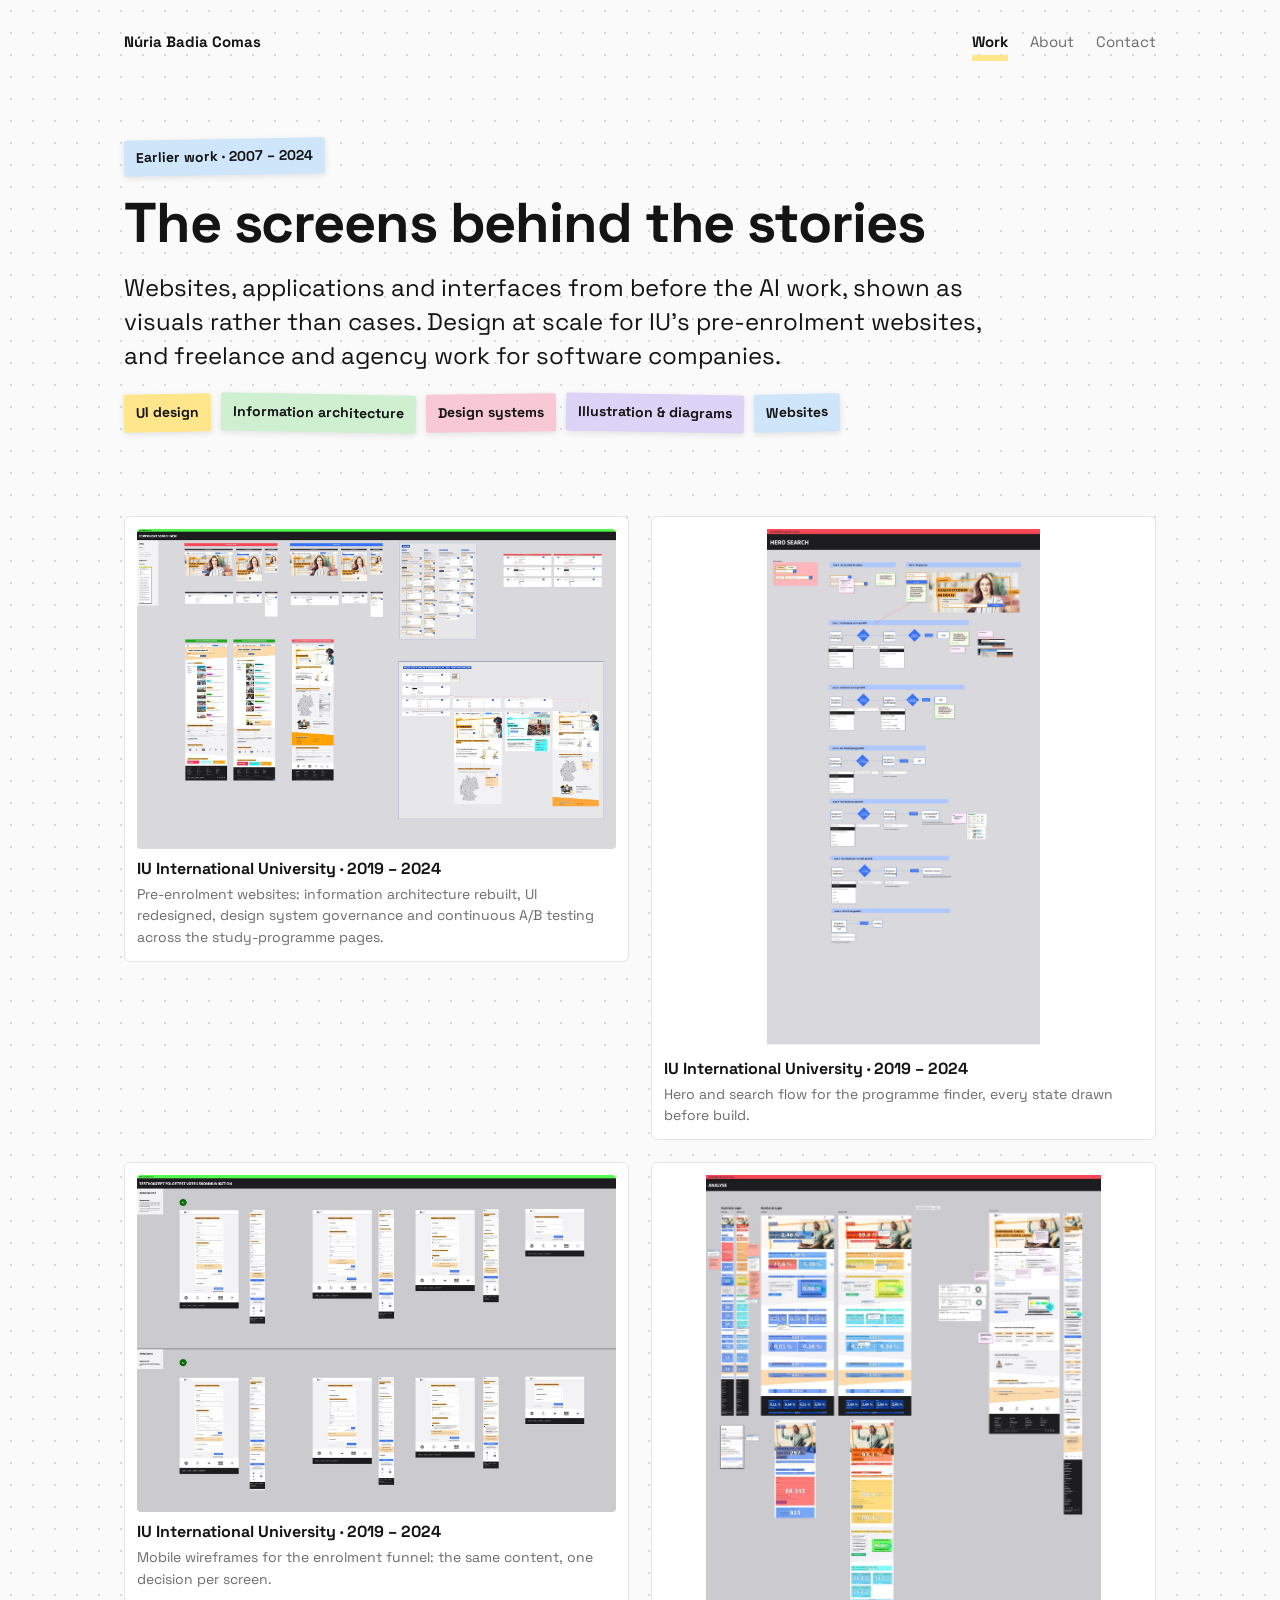
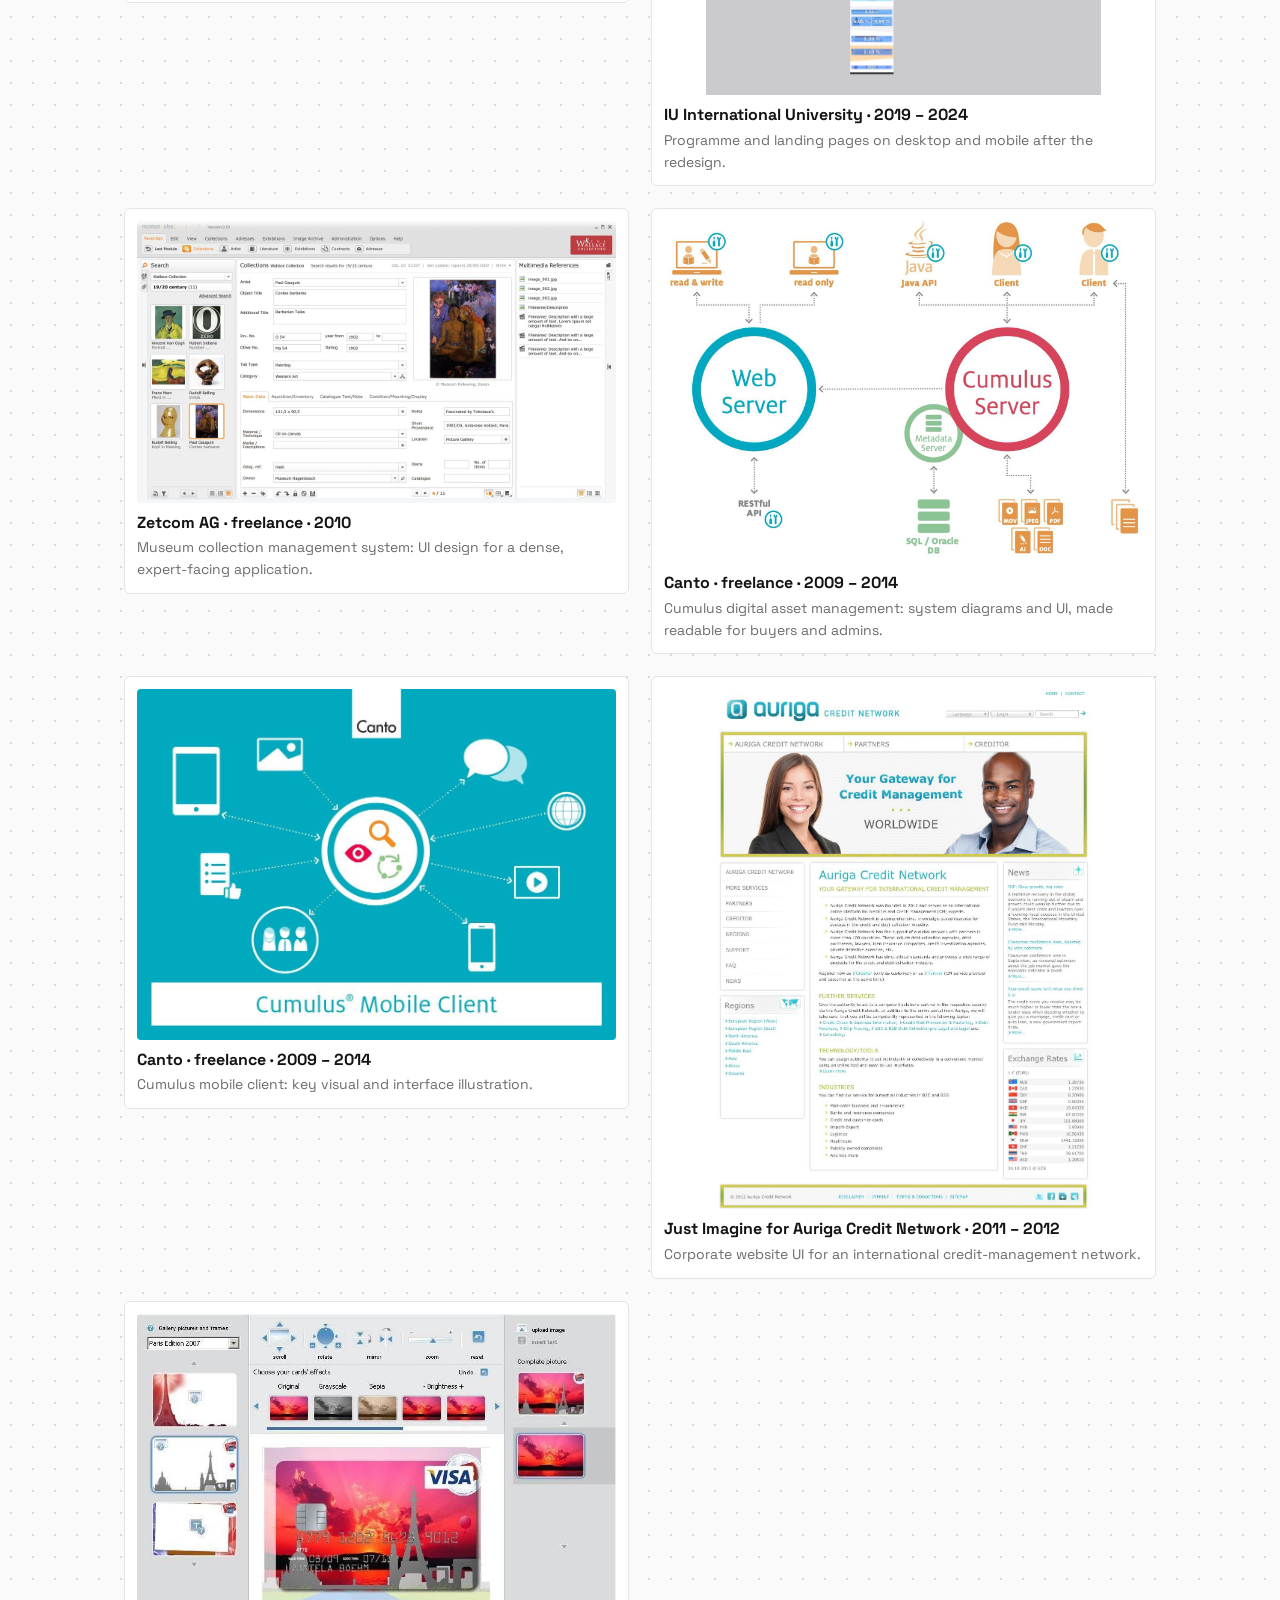
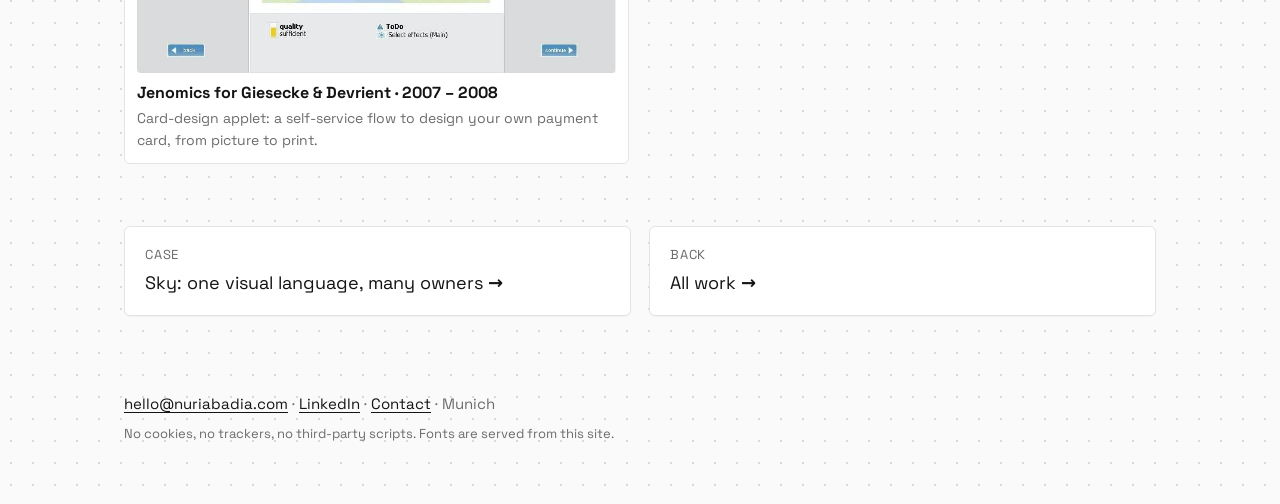
==== earlier-work.html @ c6337fef "Initial commit: personal site" ====
<!doctype html><html lang="en"><head><meta charset="utf-8"><meta name="viewport" content="width=device-width,initial-scale=1">
<title>Earlier work — Núria Badia Comas</title><meta name="description" content="Earlier UX and UI work by Núria Badia Comas, 2007 – 2024: IU International University websites, Zetcom, Canto, Auriga, Giesecke &amp; Devrient.">
<meta name="referrer" content="strict-origin-when-cross-origin"><meta name="author" content="Núria Badia Comas">
<link rel="canonical" href="https://nuriabadia.com/earlier-work.html">
<meta property="og:type" content="website"><meta property="og:site_name" content="Núria Badia Comas"><meta property="og:title" content="Earlier work — Núria Badia Comas"><meta property="og:description" content="Earlier UX and UI work by Núria Badia Comas, 2007 – 2024: IU International University websites, Zetcom, Canto, Auriga, Giesecke &amp; Devrient."><meta property="og:url" content="https://nuriabadia.com/earlier-work.html"><meta property="og:image" content="https://nuriabadia.com/img/og.jpg">
<meta name="twitter:card" content="summary_large_image">
<link rel="icon" href="favicon.svg" type="image/svg+xml">
<link rel="preload" href="fonts/space-grotesk-latin-700-normal.woff2" as="font" type="font/woff2" crossorigin>
<link rel="stylesheet" href="style.css"></head><body><div class="wrap">
<a class="skip" href="#main">Skip to content</a><header class="top"><a class="name" href="index.html">Núria Badia Comas</a><nav aria-label="Main"><a href="work.html">Work</a><a href="about.html">About</a><a href="contact.html">Contact</a></nav></header><main id="main">

<section class="hero"><p class="label l-b">Earlier work · 2007 – 2024</p><h1>The screens behind the stories</h1><p class="lede">Websites, applications and interfaces from before the AI work, shown as visuals rather than cases. Design at scale for IU’s pre-enrolment websites, and freelance and agency work for software companies.</p><div class="tags"><span class="tag t-y">UI design</span><span class="tag t-g">Information architecture</span><span class="tag t-p">Design systems</span><span class="tag t-v">Illustration &amp; diagrams</span><span class="tag t-b">Websites</span></div></section>
<section><div class="gallery">
<figure><img src="img/iu-web-screens.jpg" alt="Pre-enrolment websites: information architecture rebuilt, UI redesigned, design system governance and continuous A/B testing across the study-programme pages." loading="lazy"><figcaption><b>IU International University · 2019 – 2024</b>Pre-enrolment websites: information architecture rebuilt, UI redesigned, design system governance and continuous A/B testing across the study-programme pages.</figcaption></figure>
<figure><img src="img/iu-web-flow.jpg" alt="Hero and search flow for the programme finder, every state drawn before build." loading="lazy"><figcaption><b>IU International University · 2019 – 2024</b>Hero and search flow for the programme finder, every state drawn before build.</figcaption></figure>
<figure><img src="img/iu-web-wireframes.jpg" alt="Mobile wireframes for the enrolment funnel: the same content, one decision per screen." loading="lazy"><figcaption><b>IU International University · 2019 – 2024</b>Mobile wireframes for the enrolment funnel: the same content, one decision per screen.</figcaption></figure>
<figure><img src="img/iu-web-screens-2.jpg" alt="Programme and landing pages on desktop and mobile after the redesign." loading="lazy"><figcaption><b>IU International University · 2019 – 2024</b>Programme and landing pages on desktop and mobile after the redesign.</figcaption></figure>
<figure><img src="img/zetcom-museum.jpg" alt="Museum collection management system: UI design for a dense, expert-facing application." loading="lazy"><figcaption><b>Zetcom AG · freelance · 2010</b>Museum collection management system: UI design for a dense, expert-facing application.</figcaption></figure>
<figure><img src="img/canto-a.jpg" alt="Cumulus digital asset management: system diagrams and UI, made readable for buyers and admins." loading="lazy"><figcaption><b>Canto · freelance · 2009 – 2014</b>Cumulus digital asset management: system diagrams and UI, made readable for buyers and admins.</figcaption></figure>
<figure><img src="img/canto-b.jpg" alt="Cumulus mobile client: key visual and interface illustration." loading="lazy"><figcaption><b>Canto · freelance · 2009 – 2014</b>Cumulus mobile client: key visual and interface illustration.</figcaption></figure>
<figure><img src="img/auriga.jpg" alt="Corporate website UI for an international credit-management network." loading="lazy"><figcaption><b>Just Imagine for Auriga Credit Network · 2011 – 2012</b>Corporate website UI for an international credit-management network.</figcaption></figure>
<figure><img src="img/jenomics-card.jpg" alt="Card-design applet: a self-service flow to design your own payment card, from picture to print." loading="lazy"><figcaption><b>Jenomics for Giesecke &amp; Devrient · 2007 – 2008</b>Card-design applet: a self-service flow to design your own payment card, from picture to print.</figcaption></figure>
</div></section>
<section><div class="next"><a href="sky.html"><small>Case</small>Sky: one visual language, many owners</a><a href="work.html"><small>Back</small>All work</a></div></section>
</main><footer><span class="em" data-u="hello" data-d="nuriabadia.com">hello [at] nuriabadia.com</span> · <a href="https://www.linkedin.com/in/n%C3%BAria-badia-comas-325a727/" rel="me">LinkedIn</a> · <a href="contact.html">Contact</a> · Munich<br><small>No cookies, no trackers, no third-party scripts. Fonts are served from this site.</small></footer></div>
<script>(function(){var p=location.pathname.split('/').pop()||'index.html';var hit=false;document.querySelectorAll('header.top nav a').forEach(function(a){if(a.getAttribute('href')===p){a.setAttribute('aria-current','page');hit=true}});if(!hit&&document.querySelector('.crumb, .gallery')){var w=document.querySelector('header.top nav a[href="work.html"]');if(w)w.setAttribute('aria-current','page')}})();document.querySelectorAll('a[href^="http"]').forEach(function(a){if(a.hostname!==location.hostname){a.target='_blank';a.rel='noopener'}});document.querySelectorAll('.em').forEach(function(e){var a=e.dataset.u+'@'+e.dataset.d;var l=document.createElement('a');l.href='mailto:'+a;l.textContent=a;e.replaceWith(l)});document.querySelectorAll('a[data-mail]').forEach(function(l){l.href='mailto:'+l.dataset.mail.replace(' [at] ','@')+(l.dataset.subject?'?subject='+encodeURIComponent(l.dataset.subject):'')});</script></body></html>
---- style.css ----
@font-face{font-family:"Space Grotesk";font-style:normal;font-weight:400;font-display:swap;src:url(fonts/space-grotesk-latin-400-normal.woff2) format("woff2")}
@font-face{font-family:"Space Grotesk";font-style:normal;font-weight:500;font-display:swap;src:url(fonts/space-grotesk-latin-500-normal.woff2) format("woff2")}
@font-face{font-family:"Space Grotesk";font-style:normal;font-weight:700;font-display:swap;src:url(fonts/space-grotesk-latin-700-normal.woff2) format("woff2")}
:root{--bg:#FAFAFA;--ink:#141414;--muted:#6B6B6B;--line:#E4E4E4;--y:#FFE68A;--g:#CFEFD1;--p:#F8C9D4;--v:#DCD3F7;--b:#CFE6FA;--maxw:1080px}
*{box-sizing:border-box}
html{scroll-behavior:smooth}
body{margin:0;font-family:"Space Grotesk",ui-sans-serif,system-ui,sans-serif;color:var(--ink);background:var(--bg) radial-gradient(#D9D9D9 1px,transparent 1px);background-size:22px 22px;font-size:18px;line-height:1.55}
a{color:inherit}
.wrap{max-width:var(--maxw);margin:0 auto;padding:0 24px}
header.top{display:flex;justify-content:space-between;align-items:center;padding:22px 0;font-size:15px}
header.top .name{font-weight:700;text-decoration:none}
header.top nav a{margin-left:22px;text-decoration:none;color:var(--muted);padding:8px 0;display:inline-block}
header.top nav a:hover{color:var(--ink)}
header.top .name{white-space:nowrap}
header.top nav a[aria-current="page"]{color:var(--ink);font-weight:700;box-shadow:inset 0 -6px 0 var(--y)}
@media(max-width:900px){header.top{flex-direction:column;align-items:flex-start;gap:10px;padding:18px 0}header.top nav{display:flex;flex-wrap:wrap;gap:6px 18px}header.top nav a{margin-left:0}}
.skip{position:absolute;left:-9999px;top:8px;background:var(--y);padding:8px 12px;border-radius:4px;font-weight:700}.skip:focus{left:16px;z-index:10}
.hero{padding:56px 0 28px}
.crumb{font-size:14px;margin:0 0 14px}.crumb a{color:var(--muted);text-decoration:none}.crumb a:hover{color:var(--ink)}
.case .who{display:block;font-size:13px;color:var(--muted);letter-spacing:.04em;text-transform:uppercase;margin-bottom:6px}
.label{display:inline-block;font-size:14px;font-weight:700;padding:7px 12px;border-radius:2px;box-shadow:0 2px 6px rgba(0,0,0,.10);transform:rotate(-1deg);margin:0 0 18px;background:var(--y)}
.label.l-g{background:var(--g)}.label.l-p{background:var(--p)}.label.l-v{background:var(--v)}.label.l-b{background:var(--b)}
h1{font-size:clamp(34px,5vw,56px);line-height:1.08;letter-spacing:-.02em;margin:0 0 18px;font-weight:700;max-width:25ch}
.lede{font-size:clamp(19px,2.2vw,24px);line-height:1.4;max-width:60ch;margin:0 0 22px;font-weight:400}
.tags{display:flex;flex-wrap:wrap;gap:10px;margin:0 0 30px}
.tag{font-size:14px;font-weight:700;padding:8px 12px;border-radius:2px;box-shadow:0 2px 6px rgba(0,0,0,.10);transform:rotate(-1.2deg)}
.tag:nth-child(2n){transform:rotate(1deg)}.tag:nth-child(3n){transform:rotate(-.6deg)}
.t-y{background:var(--y)}.t-g{background:var(--g)}.t-p{background:var(--p)}.t-v{background:var(--v)}.t-b{background:var(--b)}
.hero-img{margin:10px 0 40px;background:#fff;border:1px solid var(--line);border-radius:6px;padding:14px}
.hero-img img{width:100%;display:block;border-radius:3px}
figure{margin:24px 0}
figure img{width:100%;display:block;border:1px solid var(--line);border-radius:4px;background:#fff;max-height:620px;object-fit:contain;object-position:top}
figcaption{font-size:14px;color:var(--muted);margin-top:8px;font-style:italic}
section{padding:26px 0}
h2{font-size:28px;letter-spacing:-.01em;margin:0 0 16px;font-weight:700;position:relative;display:inline-block}
h2:after{content:"";position:absolute;left:-4px;right:-6px;bottom:4px;height:12px;background:var(--y);z-index:-1;opacity:.9;transform:rotate(-.6deg)}
section:nth-of-type(3n+1) h2:after{background:var(--g)}section:nth-of-type(3n+2) h2:after{background:var(--b)}section:nth-of-type(4n) h2:after{background:var(--p)}
section h2{margin-bottom:18px}
h3{font-size:20px;margin:26px 0 6px;font-weight:700}
p{margin:0 0 14px;max-width:66ch}
.two{display:grid;grid-template-columns:1fr 1fr;gap:28px}
.cta{margin:0 10px 10px 0}
@media(max-width:760px){.two{grid-template-columns:1fr}}
.card{background:#fff;border:1px solid var(--line);border-radius:6px;padding:22px 24px}
.card.c-y{background:#FFF6D1}.card.c-b{background:#EAF4FD}.card.c-g{background:#EAF8EB}.card.c-p{background:#FDEEF2}.card.c-v{background:#F1EDFB}
.card h3{margin-top:0}
.detail{display:grid;grid-template-columns:repeat(3,1fr);gap:18px 28px;background:#fff;border:1px solid var(--line);border-radius:6px;padding:24px 26px;font-size:16px}
@media(max-width:760px){.detail{grid-template-columns:1fr 1fr}}
@media(max-width:480px){.detail{grid-template-columns:1fr}}
.detail div b{display:block;font-size:12px;letter-spacing:.08em;text-transform:uppercase;color:var(--muted);margin-bottom:4px;font-weight:700}
.step{display:grid;grid-template-columns:1fr 1.1fr;gap:28px;align-items:start;padding:22px 0;border-top:1px solid var(--line)}
.step:first-of-type{border-top:0}
@media(max-width:760px){.step{grid-template-columns:1fr}}
.step .n{display:inline-block;font-size:12px;font-weight:700;letter-spacing:.08em;text-transform:uppercase;padding:4px 9px;border-radius:2px;margin-bottom:8px;background:var(--y);box-shadow:0 1px 4px rgba(0,0,0,.1);transform:rotate(-1deg)}
.step:nth-of-type(5n+2) .n{background:var(--g)}.step:nth-of-type(5n+3) .n{background:var(--p)}.step:nth-of-type(5n+4) .n{background:var(--v)}.step:nth-of-type(5n) .n{background:var(--b)}
.step h3{margin-top:0}
.step figure{margin:0}
.results{display:grid;grid-template-columns:repeat(auto-fit,minmax(200px,1fr));gap:14px}
.res{background:#fff;border:1px solid var(--line);border-top:6px solid var(--y);border-radius:6px;padding:18px 20px}
.res:nth-child(4n+2){border-top-color:var(--g)}.res:nth-child(4n+3){border-top-color:var(--b)}.res:nth-child(4n){border-top-color:var(--p)}
.res b{display:block;font-size:30px;line-height:1.1;letter-spacing:-.02em;margin-bottom:6px}
.res span{font-size:15px;color:var(--muted)}
.quote{border-left:6px solid var(--v);background:#fff;padding:14px 20px;font-size:20px;margin:18px 0;max-width:60ch;border-radius:0 6px 6px 0}
.note{font-size:15px;color:var(--muted);background:#fff;border:1px dashed #C9C9C9;border-radius:6px;padding:14px 18px;max-width:70ch}
.next{display:grid;grid-template-columns:1fr 1fr;gap:18px;margin-top:10px}
@media(max-width:760px){.next{grid-template-columns:1fr}}
.next a{display:block;text-decoration:none;background:#fff;border:1px solid var(--line);border-radius:6px;padding:18px 20px}
.next a small{display:block;color:var(--muted);font-size:13px;margin-bottom:4px;letter-spacing:.06em;text-transform:uppercase}
.next a:hover{border-color:var(--ink)}
footer{padding:50px 0 60px;font-size:15px;color:var(--muted)}
footer small{display:block;margin-top:8px;font-size:13px}
footer a{color:var(--ink)}
/* index */
.grid{display:grid;grid-template-columns:1fr 1fr;gap:22px;margin:30px 0}
@media(max-width:760px){.grid{grid-template-columns:1fr}}
.case{display:block;text-decoration:none;background:#fff;border:1px solid var(--line);border-radius:6px;overflow:hidden}
.case:hover{border-color:var(--ink)}
.case .thumb{aspect-ratio:16/10;background:#F1F1F1;overflow:hidden}
.case .thumb img{width:100%;height:100%;object-fit:cover;object-position:top;display:block}
.case .body{padding:18px 20px}
.case h3{margin:0 0 6px;font-size:22px}
.case p{font-size:16px;color:var(--muted);margin:0 0 12px}
.case .tags{margin:0}
.case .tag{font-size:12px;padding:5px 9px}

/* home */
.home-hero{display:grid;grid-template-columns:1.25fr .75fr;gap:40px;align-items:center;padding:56px 0 40px}
@media(max-width:760px){.home-hero{grid-template-columns:1fr;gap:18px;padding-top:32px}.home-hero .photo{max-width:240px;justify-self:start;transform:rotate(-1.5deg)}}
.home-hero h1{max-width:14ch}
.home-hero .photo{background:#fff;border:1px solid var(--line);border-radius:6px;padding:12px;transform:rotate(1.2deg);box-shadow:0 6px 18px rgba(0,0,0,.08);max-width:360px;justify-self:end}
.home-hero .photo img{width:100%;display:block;border-radius:3px;filter:grayscale(1)}
.cta{display:inline-block;background:var(--ink);color:#fff;text-decoration:none;padding:12px 18px;border-radius:4px;font-weight:700;font-size:16px}
.cta.quiet{background:transparent;color:var(--ink);border:1px solid var(--ink)}
.stickies{display:flex;flex-wrap:wrap;gap:14px;margin:8px 0 0}
.sticky{width:calc((100% - 70px)/6);min-width:150px;min-height:120px;padding:14px 16px;font-size:15px;line-height:1.35;box-shadow:0 3px 8px rgba(0,0,0,.12);border-radius:2px;transform:rotate(-1.5deg)}
.sticky:nth-child(2n){transform:rotate(1.4deg)}.sticky:nth-child(3n){transform:rotate(-.5deg)}
.sticky b{display:block;font-size:16px;margin-bottom:4px}
@media(max-width:760px){.sticky{width:calc(33.33% - 10px)}}
@media(max-width:560px){.sticky{width:calc(50% - 7px);min-height:0}}
@media(max-width:380px){.sticky{width:100%}}
.sec-head{display:flex;justify-content:space-between;align-items:baseline;gap:8px 20px;flex-wrap:wrap}
.sec-head a{font-size:15px;color:var(--muted)}
.testis{display:grid;grid-template-columns:1fr 1fr;gap:18px}
@media(max-width:760px){.testis{grid-template-columns:1fr}}
.testi{background:#fff;border:1px solid var(--line);border-radius:6px;padding:20px 22px;font-size:16px}
.testi p{margin:0 0 10px}
.testi small{color:var(--muted)}
.writing{display:grid;grid-template-columns:repeat(auto-fit,minmax(240px,1fr));gap:16px}
.writing a{display:block;text-decoration:none;background:#fff;border:1px solid var(--line);border-radius:6px;padding:18px 20px}
.writing a:hover{border-color:var(--ink)}
.writing a small{display:block;color:var(--muted);font-size:13px;letter-spacing:.06em;text-transform:uppercase;margin-bottom:6px}
.writing a b{display:block;font-size:18px;line-height:1.3;margin-bottom:6px}
.writing a span{font-size:15px;color:var(--muted)}
/* about */
.about-grid{display:grid;grid-template-columns:1fr 320px;gap:40px;align-items:start}
@media(max-width:760px){.about-grid{grid-template-columns:1fr}.about-grid .photo{max-width:260px}}
.about-grid .photo{background:#fff;border:1px solid var(--line);border-radius:6px;padding:12px;transform:rotate(-1.2deg);box-shadow:0 6px 18px rgba(0,0,0,.08)}
.about-grid .photo img{width:100%;display:block;border-radius:3px;filter:grayscale(1)}
.role{display:grid;grid-template-columns:200px 1fr;gap:20px;padding:16px 0;border-top:1px solid var(--line)}
.role:first-of-type{border-top:0}
@media(max-width:760px){.role{grid-template-columns:1fr;gap:4px}}
.role .when{font-size:14px;color:var(--muted)}
.role h3{margin:0 0 4px;font-size:18px}
.role p{font-size:16px;margin:0}
.exp{display:grid;grid-template-columns:repeat(auto-fit,minmax(260px,1fr));gap:16px}
.exp .card ul{margin:0;padding-left:18px;font-size:15.5px}
.exp .card li{margin:0 0 4px}
.facts{display:grid;grid-template-columns:repeat(auto-fit,minmax(220px,1fr));gap:16px}
.facts .card p{font-size:15.5px;margin:0 0 6px}
/* workshops */
.offers{display:grid;grid-template-columns:repeat(auto-fit,minmax(260px,1fr));gap:18px}
.offers .card h3{margin-bottom:6px}
.offers .card p.sub{font-size:16px;color:var(--muted);margin-bottom:12px}
.offers .card ul{margin:0;padding-left:18px;font-size:15.5px}
.offers .card li{margin:0 0 5px}

.form{background:#fff;border:1px solid var(--line);border-radius:6px;padding:26px 28px;max-width:640px}
.form label{display:block;font-size:14px;font-weight:700;margin:14px 0 6px}
.form input,.form textarea{width:100%;font:inherit;font-size:16px;padding:11px 12px;border:1px solid #C9C9C9;border-radius:4px;background:#FAFAFA}
.form input:focus,.form textarea:focus{outline:2px solid var(--ink);border-color:var(--ink);background:#fff}
.form textarea{min-height:160px;resize:vertical}
.form .hp{position:absolute;left:-10000px;top:auto;width:1px;height:1px;overflow:hidden}
.form button{margin-top:18px;cursor:pointer;border:0}
.form .ok{display:none;background:var(--g);padding:14px 16px;border-radius:4px;margin-top:16px}
.form .err{display:none;background:var(--p);padding:14px 16px;border-radius:4px;margin-top:16px}
.contact-grid{display:grid;grid-template-columns:1.2fr .8fr;gap:36px;align-items:start}
@media(max-width:760px){.contact-grid{grid-template-columns:1fr}}
.gallery{display:grid;grid-template-columns:1fr 1fr;gap:22px;align-items:start}
@media(max-width:760px){.gallery{grid-template-columns:1fr}}
.gallery figure{margin:0;background:#fff;border:1px solid var(--line);border-radius:6px;padding:12px}
.gallery figure img{max-height:520px;border:0}
.gallery figcaption{font-style:normal}
.gallery figcaption b{display:block;color:var(--ink);font-size:16px;margin-bottom:2px}

.writing a{padding:0;overflow:hidden}
@media(min-width:761px){.writing{grid-template-columns:repeat(3,1fr)}}
.writing a .wi{aspect-ratio:16/9;background:#F1F1F1;overflow:hidden;border-bottom:1px solid var(--line)}
.writing a .wi img{width:100%;height:100%;object-fit:cover;display:block}
.writing a .wb{padding:16px 20px 20px}
.ph{display:flex;align-items:center;justify-content:center;text-align:center;border:2px dashed #C9C9C9;border-radius:6px;color:var(--muted);font-size:14px;padding:18px;background:repeating-linear-gradient(-45deg,#fff,#fff 10px,#F6F6F6 10px,#F6F6F6 20px)}
.ph b{display:block;color:var(--ink);margin-bottom:4px}
.ph.tall{min-height:280px}
.strip{display:grid;grid-template-columns:repeat(4,1fr);gap:14px}
@media(max-width:760px){.strip{grid-template-columns:1fr 1fr}}
.strip figure{margin:0;background:#fff;border:1px solid var(--line);border-radius:6px;padding:8px}
.strip figure img{border:0;aspect-ratio:16/9;object-fit:cover}
.strip figcaption{font-style:normal;font-size:13px}
.offers .card{padding:0;overflow:hidden}
.offers .card .oi{aspect-ratio:16/9;overflow:hidden;border-bottom:1px solid var(--line)}
.offers .card .oi img{width:100%;height:100%;object-fit:cover;display:block}
.offers .card .oi .ph{height:100%;border:0;border-radius:0}
.offers .card .ob{padding:18px 22px 22px}
.hero-split{display:grid;grid-template-columns:1.1fr .9fr;gap:36px;align-items:center}
@media(max-width:760px){.hero-split{grid-template-columns:1fr}}
.hero-split .pic{background:#fff;border:1px solid var(--line);border-radius:6px;padding:12px;transform:rotate(1deg);box-shadow:0 6px 18px rgba(0,0,0,.08)}
.hero-split .pic img{width:100%;display:block;border-radius:3px}
.steps3{display:grid;grid-template-columns:repeat(3,1fr);gap:16px}
@media(max-width:760px){.steps3{grid-template-columns:1fr}}

/* about: photo spans the headline + lede block, aligned top and bottom */
.about-flow{max-width:980px}
.about-flow p{max-width:none}
.about-top{display:grid;grid-template-columns:1fr 280px;gap:40px;align-items:stretch;margin-bottom:22px}
.about-top .lede{margin-bottom:0}.about-top .about-more{margin:16px 0 0}
.about-top .photo{background:#fff;border:1px solid var(--line);border-radius:6px;padding:10px;box-shadow:0 6px 18px rgba(0,0,0,.08);display:flex;margin-top:4px}
.about-top .photo{position:relative}
.about-top .photo img{position:absolute;top:10px;left:10px;width:calc(100% - 20px);height:calc(100% - 20px);object-fit:cover;object-position:50% 25%;display:block;border-radius:3px;filter:grayscale(1)}
@media(max-width:760px){.about-top{grid-template-columns:1fr;gap:20px}.about-top .photo{order:-1;width:220px;margin:0}.about-top .photo img{position:static;width:100%;height:auto}}
.cta-row .cta{margin:0 8px 8px 0}
.big-link{font-size:20px;font-weight:700;margin:0;overflow-wrap:anywhere}

/* ---- Affordance system: what is clickable looks clickable on every device, not only on hover ----
   1 text links: always underlined
   2 clickable cards: always show an action line with an arrow (→ inside the site, ↗ leaves the site)
   3 static cards (principles, testimonials, facts): never an arrow, never a hover change */
a{text-underline-offset:.18em;text-decoration-thickness:1px}
a:focus-visible,.cta:focus-visible{outline:3px solid var(--ink);outline-offset:3px}
.case,.writing a,.next a{transition:border-color .15s,box-shadow .15s,transform .15s;box-shadow:0 1px 0 rgba(0,0,0,.04)}
.case:hover,.writing a:hover,.next a:hover{border-color:var(--ink);box-shadow:0 6px 16px rgba(0,0,0,.08);transform:translateY(-2px)}
.case:active,.writing a:active,.next a:active{border-color:var(--ink);transform:translateY(0)}
.case .body::after{content:"View case →";display:block;margin-top:14px;font-weight:700;font-size:15px;text-decoration:underline;text-underline-offset:.18em}
.writing a::after{content:"Read ↗";display:block;margin-top:10px;font-weight:700;font-size:15px;text-decoration:underline;text-underline-offset:.18em}
.writing a:not(:has(.wb)){padding:18px 20px}
.writing a:has(.wb)::after{padding:0 20px 18px;margin-top:0}
.next a::after{content:" →";font-weight:700}
.cta{transition:transform .1s}.cta:active{transform:translateY(1px)}

/* about: education / certifications / languages (22 Sep 2026) */
.facts .card{padding:22px 24px}
.facts .card h3{margin:0 0 14px}
.fi-sel{font-weight:400;color:var(--muted);font-size:.85em}
.fi{padding:10px 0;border-top:1px solid var(--line)}
.fi:first-of-type{border-top:0;padding-top:0}
.fi b{display:block;font-size:16px;line-height:1.35;font-weight:700}
.fi span{display:block;font-size:14.5px;line-height:1.4;color:var(--muted);margin-top:2px}
.fi-note{font-size:14.5px;line-height:1.45;color:var(--muted);margin:12px 0 0;padding-top:12px;border-top:1px dashed #C9C9C9}
.langs{list-style:none;margin:0;padding:0}
.langs li{display:flex;justify-content:space-between;align-items:center;gap:10px;padding:9px 0;border-top:1px solid var(--line);font-size:16px}
.langs li:first-child{border-top:0;padding-top:0}
.langs .lv{font-size:13.5px;font-weight:700;padding:3px 8px;border-radius:2px;color:var(--ink);white-space:nowrap}

/* contact: scannable reasons list */
.reasons{margin:0;padding-left:20px}
.reasons li{margin:0 0 8px;line-height:1.45}
.reasons li:last-child{margin-bottom:0}

/* home: short intro line under a section heading */
.sec-intro{font-size:18px;color:var(--muted);margin:-6px 0 16px}
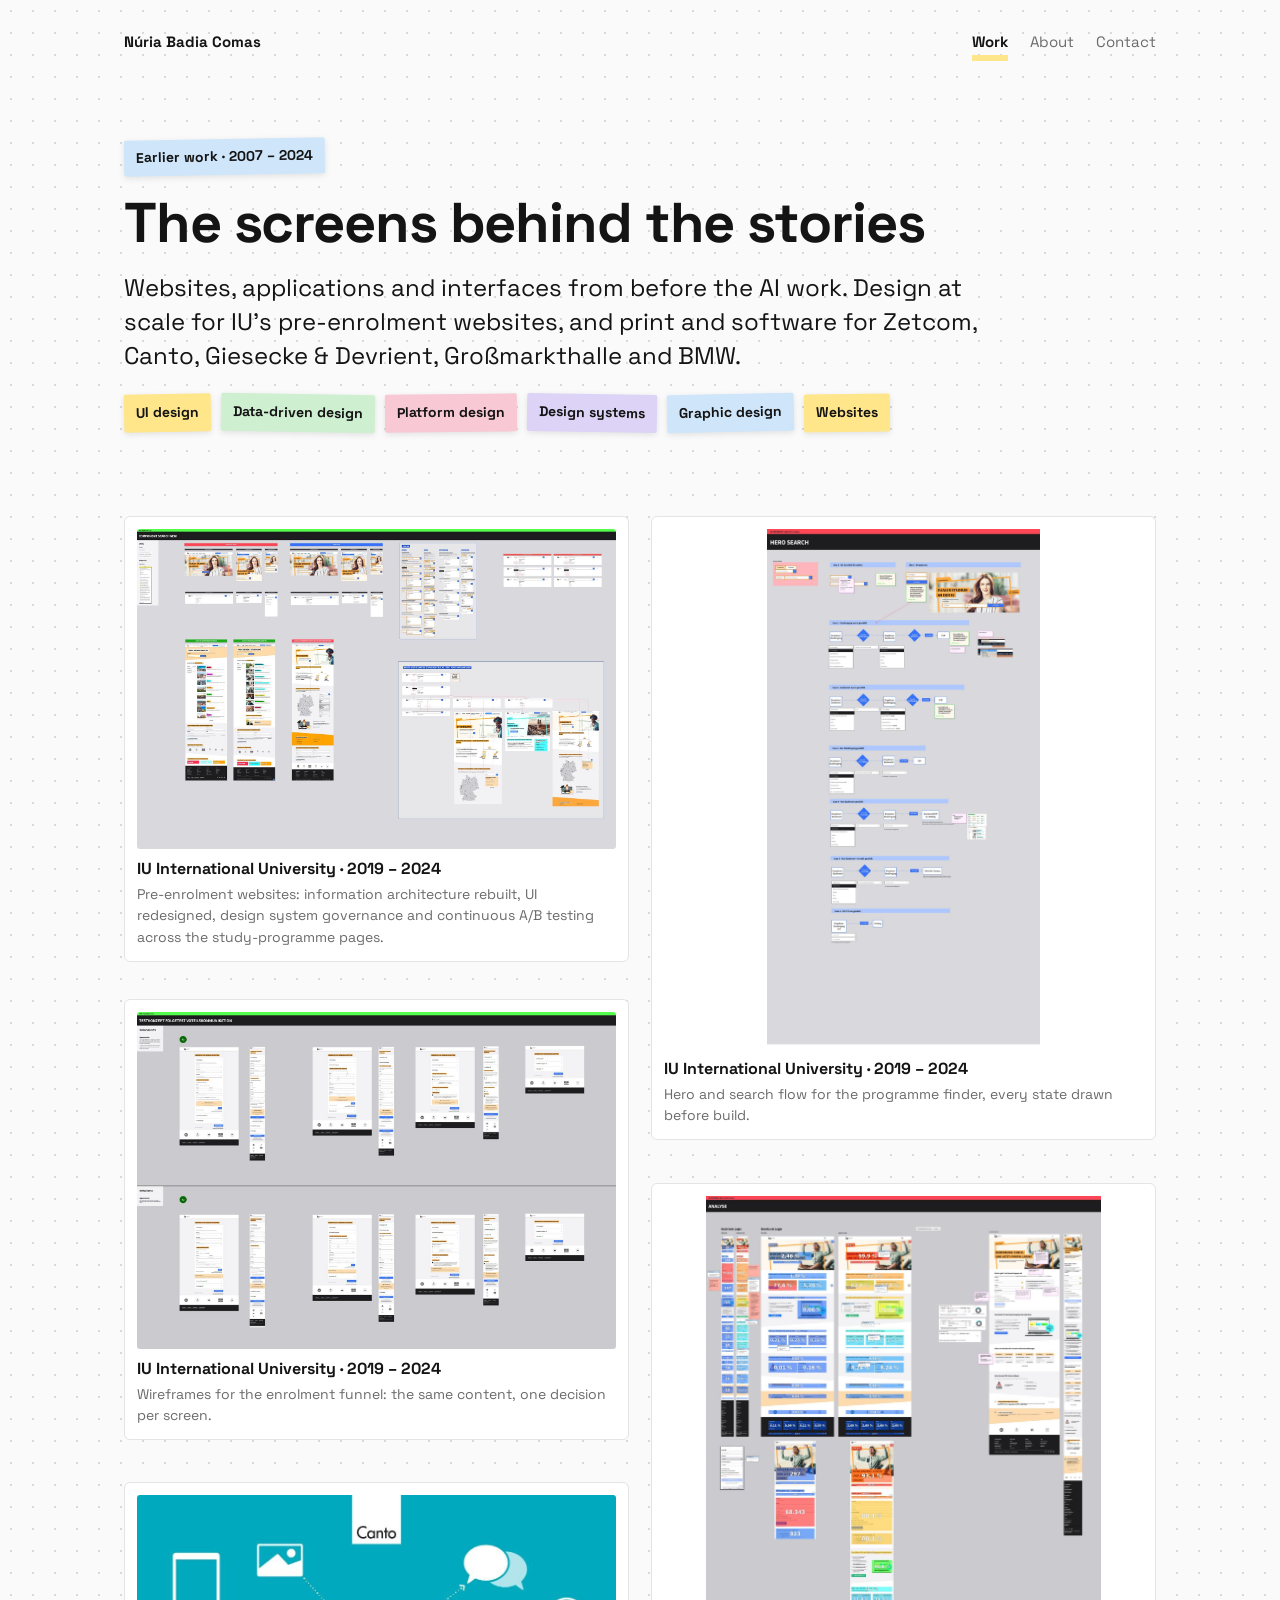
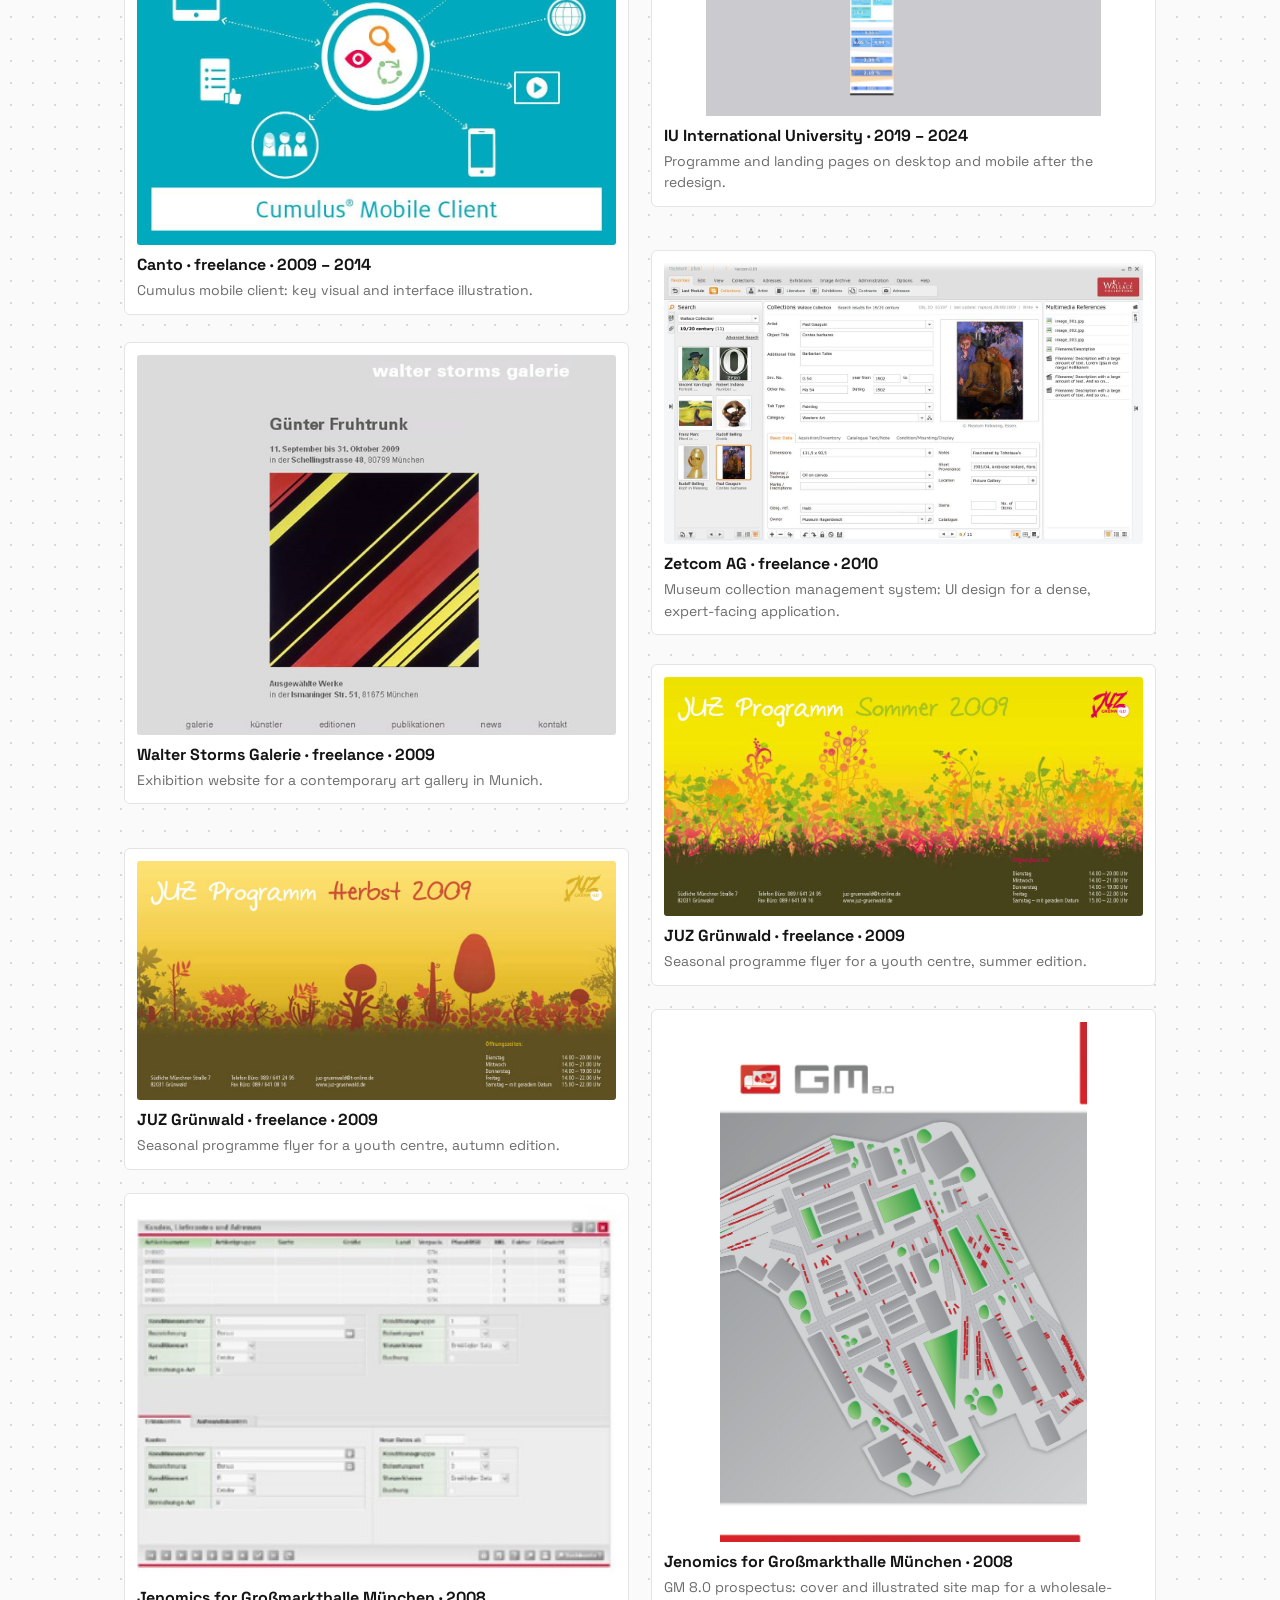
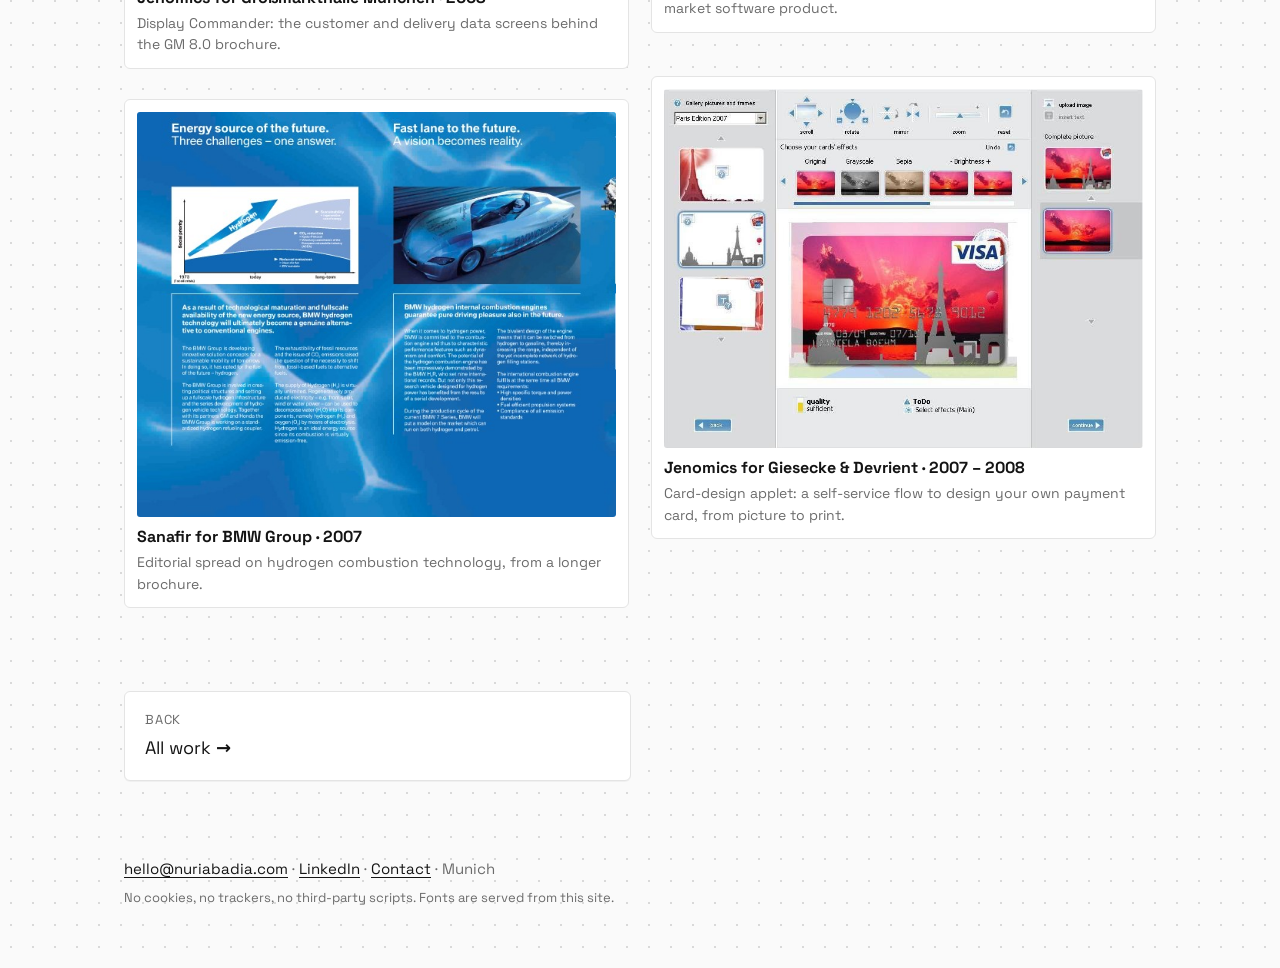
==== commit 65def95b: "Add contact overlay for unfinished cases, redesign case thumbnails, expand earlier work - Gate unfin" ====
--- a/earlier-work.html
+++ b/earlier-work.html
@@ -1,26 +1,31 @@
 <!doctype html><html lang="en"><head><meta charset="utf-8"><meta name="viewport" content="width=device-width,initial-scale=1">
-<title>Earlier work — Núria Badia Comas</title><meta name="description" content="Earlier UX and UI work by Núria Badia Comas, 2007 – 2024: IU International University websites, Zetcom, Canto, Auriga, Giesecke &amp; Devrient.">
+<title>Earlier work — Núria Badia Comas</title><meta name="description" content="Earlier UX, UI and graphic design work by Núria Badia Comas, 2007 – 2024: IU International University, Zetcom, Canto, Giesecke &amp; Devrient, Großmarkthalle and BMW.">
 <meta name="referrer" content="strict-origin-when-cross-origin"><meta name="author" content="Núria Badia Comas">
 <link rel="canonical" href="https://nuriabadia.com/earlier-work.html">
-<meta property="og:type" content="website"><meta property="og:site_name" content="Núria Badia Comas"><meta property="og:title" content="Earlier work — Núria Badia Comas"><meta property="og:description" content="Earlier UX and UI work by Núria Badia Comas, 2007 – 2024: IU International University websites, Zetcom, Canto, Auriga, Giesecke &amp; Devrient."><meta property="og:url" content="https://nuriabadia.com/earlier-work.html"><meta property="og:image" content="https://nuriabadia.com/img/og.jpg">
+<meta property="og:type" content="website"><meta property="og:site_name" content="Núria Badia Comas"><meta property="og:title" content="Earlier work — Núria Badia Comas"><meta property="og:description" content="Earlier UX, UI and graphic design work by Núria Badia Comas, 2007 – 2024: IU International University, Zetcom, Canto, Giesecke &amp; Devrient, Großmarkthalle and BMW."><meta property="og:url" content="https://nuriabadia.com/earlier-work.html"><meta property="og:image" content="https://nuriabadia.com/img/og.jpg">
 <meta name="twitter:card" content="summary_large_image">
 <link rel="icon" href="favicon.svg" type="image/svg+xml">
 <link rel="preload" href="fonts/space-grotesk-latin-700-normal.woff2" as="font" type="font/woff2" crossorigin>
 <link rel="stylesheet" href="style.css"></head><body><div class="wrap">
 <a class="skip" href="#main">Skip to content</a><header class="top"><a class="name" href="index.html">Núria Badia Comas</a><nav aria-label="Main"><a href="work.html">Work</a><a href="about.html">About</a><a href="contact.html">Contact</a></nav></header><main id="main">
 
-<section class="hero"><p class="label l-b">Earlier work · 2007 – 2024</p><h1>The screens behind the stories</h1><p class="lede">Websites, applications and interfaces from before the AI work, shown as visuals rather than cases. Design at scale for IU’s pre-enrolment websites, and freelance and agency work for software companies.</p><div class="tags"><span class="tag t-y">UI design</span><span class="tag t-g">Information architecture</span><span class="tag t-p">Design systems</span><span class="tag t-v">Illustration &amp; diagrams</span><span class="tag t-b">Websites</span></div></section>
+<section class="hero"><p class="label l-b">Earlier work · 2007 – 2024</p><h1>The screens behind the stories</h1><p class="lede">Websites, applications and interfaces from before the AI work. Design at scale for IU’s pre-enrolment websites, and print and software for Zetcom, Canto, Giesecke &amp; Devrient, Großmarkthalle and BMW.</p><div class="tags"><span class="tag t-y">UI design</span><span class="tag t-g">Data-driven design</span><span class="tag t-p">Platform design</span><span class="tag t-v">Design systems</span><span class="tag t-b">Graphic design</span><span class="tag t-y">Websites</span></div></section>
 <section><div class="gallery">
-<figure><img src="img/iu-web-screens.jpg" alt="Pre-enrolment websites: information architecture rebuilt, UI redesigned, design system governance and continuous A/B testing across the study-programme pages." loading="lazy"><figcaption><b>IU International University · 2019 – 2024</b>Pre-enrolment websites: information architecture rebuilt, UI redesigned, design system governance and continuous A/B testing across the study-programme pages.</figcaption></figure>
-<figure><img src="img/iu-web-flow.jpg" alt="Hero and search flow for the programme finder, every state drawn before build." loading="lazy"><figcaption><b>IU International University · 2019 – 2024</b>Hero and search flow for the programme finder, every state drawn before build.</figcaption></figure>
-<figure><img src="img/iu-web-wireframes.jpg" alt="Mobile wireframes for the enrolment funnel: the same content, one decision per screen." loading="lazy"><figcaption><b>IU International University · 2019 – 2024</b>Mobile wireframes for the enrolment funnel: the same content, one decision per screen.</figcaption></figure>
-<figure><img src="img/iu-web-screens-2.jpg" alt="Programme and landing pages on desktop and mobile after the redesign." loading="lazy"><figcaption><b>IU International University · 2019 – 2024</b>Programme and landing pages on desktop and mobile after the redesign.</figcaption></figure>
-<figure><img src="img/zetcom-museum.jpg" alt="Museum collection management system: UI design for a dense, expert-facing application." loading="lazy"><figcaption><b>Zetcom AG · freelance · 2010</b>Museum collection management system: UI design for a dense, expert-facing application.</figcaption></figure>
-<figure><img src="img/canto-a.jpg" alt="Cumulus digital asset management: system diagrams and UI, made readable for buyers and admins." loading="lazy"><figcaption><b>Canto · freelance · 2009 – 2014</b>Cumulus digital asset management: system diagrams and UI, made readable for buyers and admins.</figcaption></figure>
-<figure><img src="img/canto-b.jpg" alt="Cumulus mobile client: key visual and interface illustration." loading="lazy"><figcaption><b>Canto · freelance · 2009 – 2014</b>Cumulus mobile client: key visual and interface illustration.</figcaption></figure>
-<figure><img src="img/auriga.jpg" alt="Corporate website UI for an international credit-management network." loading="lazy"><figcaption><b>Just Imagine for Auriga Credit Network · 2011 – 2012</b>Corporate website UI for an international credit-management network.</figcaption></figure>
-<figure><img src="img/jenomics-card.jpg" alt="Card-design applet: a self-service flow to design your own payment card, from picture to print." loading="lazy"><figcaption><b>Jenomics for Giesecke &amp; Devrient · 2007 – 2008</b>Card-design applet: a self-service flow to design your own payment card, from picture to print.</figcaption></figure>
+<figure><img src="img/iu-web-screens.jpg" alt="Pre-enrolment websites: information architecture rebuilt, UI redesigned, design system governance and continuous A/B testing across the study-programme pages."><figcaption><b>IU International University · 2019 – 2024</b>Pre-enrolment websites: information architecture rebuilt, UI redesigned, design system governance and continuous A/B testing across the study-programme pages.</figcaption></figure>
+<figure><img src="img/iu-web-flow.jpg" alt="Hero and search flow for the programme finder, every state drawn before build."><figcaption><b>IU International University · 2019 – 2024</b>Hero and search flow for the programme finder, every state drawn before build.</figcaption></figure>
+<figure><img src="img/iu-web-wireframes.jpg" alt="Wireframes for the enrolment funnel: the same content, one decision per screen."><figcaption><b>IU International University · 2019 – 2024</b>Wireframes for the enrolment funnel: the same content, one decision per screen.</figcaption></figure>
+<figure><img src="img/iu-web-screens-2.jpg" alt="Programme and landing pages on desktop and mobile after the redesign."><figcaption><b>IU International University · 2019 – 2024</b>Programme and landing pages on desktop and mobile after the redesign.</figcaption></figure>
+<figure><img src="img/canto-b.jpg" alt="Cumulus mobile client: key visual and interface illustration."><figcaption><b>Canto · freelance · 2009 – 2014</b>Cumulus mobile client: key visual and interface illustration.</figcaption></figure>
+<figure><img src="img/zetcom-museum.jpg" alt="Museum collection management system: UI design for a dense, expert-facing application."><figcaption><b>Zetcom AG · freelance · 2010</b>Museum collection management system: UI design for a dense, expert-facing application.</figcaption></figure>
+<figure><img src="img/storms-gallery.jpg" alt="Exhibition website for a contemporary art gallery in Munich."><figcaption><b>Walter Storms Galerie · freelance · 2009</b>Exhibition website for a contemporary art gallery in Munich.</figcaption></figure>
+<figure><img src="img/juz-sommer.jpg" alt="Seasonal programme flyer for a youth centre, summer edition."><figcaption><b>JUZ Grünwald · freelance · 2009</b>Seasonal programme flyer for a youth centre, summer edition.</figcaption></figure>
+<figure><img src="img/juz-herbst.jpg" alt="Seasonal programme flyer for a youth centre, autumn edition."><figcaption><b>JUZ Grünwald · freelance · 2009</b>Seasonal programme flyer for a youth centre, autumn edition.</figcaption></figure>
+<figure><img src="img/gm-cover.jpg" alt="GM 8.0 prospectus: cover and illustrated site map for a wholesale-market software product."><figcaption><b>Jenomics for Großmarkthalle München · 2008</b>GM 8.0 prospectus: cover and illustrated site map for a wholesale-market software product.</figcaption></figure>
+<figure><img src="img/gm-software.jpg" alt="Display Commander: the customer and delivery data screens behind the GM 8.0 brochure."><figcaption><b>Jenomics for Großmarkthalle München · 2008</b>Display Commander: the customer and delivery data screens behind the GM 8.0 brochure.</figcaption></figure>
+<figure><img src="img/jenomics-card.jpg" alt="Card-design applet: a self-service flow to design your own payment card, from picture to print."><figcaption><b>Jenomics for Giesecke &amp; Devrient · 2007 – 2008</b>Card-design applet: a self-service flow to design your own payment card, from picture to print.</figcaption></figure>
+<figure><img src="img/bmw-hydrogen.jpg" alt="Editorial spread on hydrogen combustion technology, from a longer brochure."><figcaption><b>Sanafir for BMW Group · 2007</b>Editorial spread on hydrogen combustion technology, from a longer brochure.</figcaption></figure>
 </div></section>
-<section><div class="next"><a href="sky.html"><small>Case</small>Sky: one visual language, many owners</a><a href="work.html"><small>Back</small>All work</a></div></section>
+<section><div class="next"><a href="work.html"><small>Back</small>All work</a></div></section>
 </main><footer><span class="em" data-u="hello" data-d="nuriabadia.com">hello [at] nuriabadia.com</span> · <a href="https://www.linkedin.com/in/n%C3%BAria-badia-comas-325a727/" rel="me">LinkedIn</a> · <a href="contact.html">Contact</a> · Munich<br><small>No cookies, no trackers, no third-party scripts. Fonts are served from this site.</small></footer></div>
-<script>(function(){var p=location.pathname.split('/').pop()||'index.html';var hit=false;document.querySelectorAll('header.top nav a').forEach(function(a){if(a.getAttribute('href')===p){a.setAttribute('aria-current','page');hit=true}});if(!hit&&document.querySelector('.crumb, .gallery')){var w=document.querySelector('header.top nav a[href="work.html"]');if(w)w.setAttribute('aria-current','page')}})();document.querySelectorAll('a[href^="http"]').forEach(function(a){if(a.hostname!==location.hostname){a.target='_blank';a.rel='noopener'}});document.querySelectorAll('.em').forEach(function(e){var a=e.dataset.u+'@'+e.dataset.d;var l=document.createElement('a');l.href='mailto:'+a;l.textContent=a;e.replaceWith(l)});document.querySelectorAll('a[data-mail]').forEach(function(l){l.href='mailto:'+l.dataset.mail.replace(' [at] ','@')+(l.dataset.subject?'?subject='+encodeURIComponent(l.dataset.subject):'')});</script></body></html>+<script>(function(){var p=location.pathname.split('/').pop()||'index.html';var hit=false;document.querySelectorAll('header.top nav a').forEach(function(a){if(a.getAttribute('href')===p){a.setAttribute('aria-current','page');hit=true}});if(!hit&&document.querySelector('.crumb, .gallery')){var w=document.querySelector('header.top nav a[href="work.html"]');if(w)w.setAttribute('aria-current','page')}})();document.querySelectorAll('a[href^="http"]').forEach(function(a){if(a.hostname!==location.hostname){a.target='_blank';a.rel='noopener'}});document.querySelectorAll('.em').forEach(function(e){var a=e.dataset.u+'@'+e.dataset.d;var l=document.createElement('a');l.href='mailto:'+a;l.textContent=a;e.replaceWith(l)});document.querySelectorAll('a[data-mail]').forEach(function(l){l.href='mailto:'+l.dataset.mail.replace(' [at] ','@')+(l.dataset.subject?'?subject='+encodeURIComponent(l.dataset.subject):'')});</script>
+<script>(function(){var gallery=document.querySelector('.gallery');if(!gallery)return;var rowH=1,gap=22;function layout(){gallery.querySelectorAll('figure').forEach(function(f){var h=f.getBoundingClientRect().height;var span=Math.ceil((h+gap)/(rowH+gap));f.style.gridRowEnd='span '+span});}var imgs=gallery.querySelectorAll('img');var pending=imgs.length;function done(){pending--;if(pending<=0)layout();}if(imgs.length===0){layout();}imgs.forEach(function(img){if(img.complete)done();else{img.addEventListener('load',done);img.addEventListener('error',done);}});window.addEventListener('resize',layout);})();</script></body></html>
--- a/style.css
+++ b/style.css
@@ -78,6 +78,28 @@
 .case:hover{border-color:var(--ink)}
 .case .thumb{aspect-ratio:16/10;background:#F1F1F1;overflow:hidden}
 .case .thumb img{width:100%;height:100%;object-fit:cover;object-position:top;display:block}
+
+/* work/home: framed screenshot on a color-block backdrop */
+.thumb-fancy{position:relative;display:flex;align-items:center;justify-content:center;padding:14px 18px;background:#F5F4F1;isolation:isolate}
+.thumb-fancy .shape{position:absolute;border-radius:16px;filter:blur(22px);opacity:.75}
+.thumb-fancy .s1{width:56%;height:62%;top:4%;left:0;transform:rotate(-10deg)}
+.thumb-fancy .s2{width:48%;height:52%;bottom:2%;right:2%;transform:rotate(9deg)}
+.thumb-fancy.c1 .s1{background:#FFF1C2}.thumb-fancy.c1 .s2{background:#FBDDE6}
+.thumb-fancy.c2 .s1{background:#DFF3E1}.thumb-fancy.c2 .s2{background:#FBDDE6}
+.thumb-fancy.c3 .s1{background:#FFF1C2}.thumb-fancy.c3 .s2{background:#DFF3E1}
+.thumb-fancy .shot{position:relative;display:flex;flex-direction:column;max-width:100%;max-height:100%;background:#fff;border-radius:8px;overflow:hidden;transform:rotate(-3deg);box-shadow:0 20px 36px rgba(0,0,0,.22);border:1px solid rgba(0,0,0,.06);transition:transform .15s}
+.case:hover .thumb-fancy .shot{transform:rotate(-1.2deg) translateY(-2px)}
+.thumb-fancy .shot.ar-square{aspect-ratio:1/1}
+.thumb-fancy .shot.ar-wide{aspect-ratio:8/5}
+.thumb-fancy .shot.ar-widescreen{aspect-ratio:16/9}
+.thumb-fancy .shot.ar-tall{aspect-ratio:3/4}
+.thumb-fancy .shot.ar-phone{aspect-ratio:9/16}
+.thumb-fancy .shot.ar-book{aspect-ratio:57/62}
+.thumb-fancy .shot.big{max-width:122%;max-height:122%}
+.thumb-fancy .chrome{flex:0 0 auto;height:20px;background:#EFEFEF;border-bottom:1px solid var(--line);display:flex;align-items:center;gap:5px;padding:0 10px}
+.thumb-fancy .chrome i{width:7px;height:7px;border-radius:50%;background:#D6D6D6;display:block;font-style:normal}
+.thumb-fancy .shot.no-chrome .chrome{display:none}
+.thumb-fancy .shot img{display:block;width:100%;flex:1 1 auto;min-height:0;height:100%;object-fit:cover;object-position:top center}
 .case .body{padding:18px 20px}
 .case h3{margin:0 0 6px;font-size:22px}
 .case p{font-size:16px;color:var(--muted);margin:0 0 12px}
@@ -146,10 +168,10 @@
 .form .err{display:none;background:var(--p);padding:14px 16px;border-radius:4px;margin-top:16px}
 .contact-grid{display:grid;grid-template-columns:1.2fr .8fr;gap:36px;align-items:start}
 @media(max-width:760px){.contact-grid{grid-template-columns:1fr}}
-.gallery{display:grid;grid-template-columns:1fr 1fr;gap:22px;align-items:start}
+.gallery{display:grid;grid-template-columns:1fr 1fr;gap:22px;grid-auto-rows:1px;align-items:start}
 @media(max-width:760px){.gallery{grid-template-columns:1fr}}
 .gallery figure{margin:0;background:#fff;border:1px solid var(--line);border-radius:6px;padding:12px}
-.gallery figure img{max-height:520px;border:0}
+.gallery figure img{width:100%;height:auto;max-height:520px;object-fit:contain;border:0;border-radius:3px;display:block}
 .gallery figcaption{font-style:normal}
 .gallery figcaption b{display:block;color:var(--ink);font-size:16px;margin-bottom:2px}
 
@@ -227,3 +249,14 @@
 
 /* home: short intro line under a section heading */
 .sec-intro{font-size:18px;color:var(--muted);margin:-6px 0 16px}
+
+/* work/home: overlay shown on unpublished case links */
+dialog.case-lock{border:none;border-radius:6px;padding:30px 32px;max-width:420px;width:calc(100% - 48px);box-shadow:0 12px 40px rgba(0,0,0,.18);font-family:inherit;color:var(--ink);background:#fff}
+dialog.case-lock::backdrop{background:rgba(20,20,20,.55)}
+dialog.case-lock h2{margin:0 0 10px;font-size:22px}
+dialog.case-lock p{margin:0 0 18px;color:var(--muted)}
+dialog.case-lock .cta{margin:0}
+.case-lock-close{position:absolute;top:10px;right:10px;margin:0}
+.case-lock-close button{background:transparent;border:none;font-size:22px;line-height:1;cursor:pointer;color:var(--muted);padding:6px 10px;border-radius:4px}
+.case-lock-close button:hover{color:var(--ink);background:#F1F1F1}
+.case-lock-close button:focus-visible{outline:2px solid var(--ink);outline-offset:2px}
